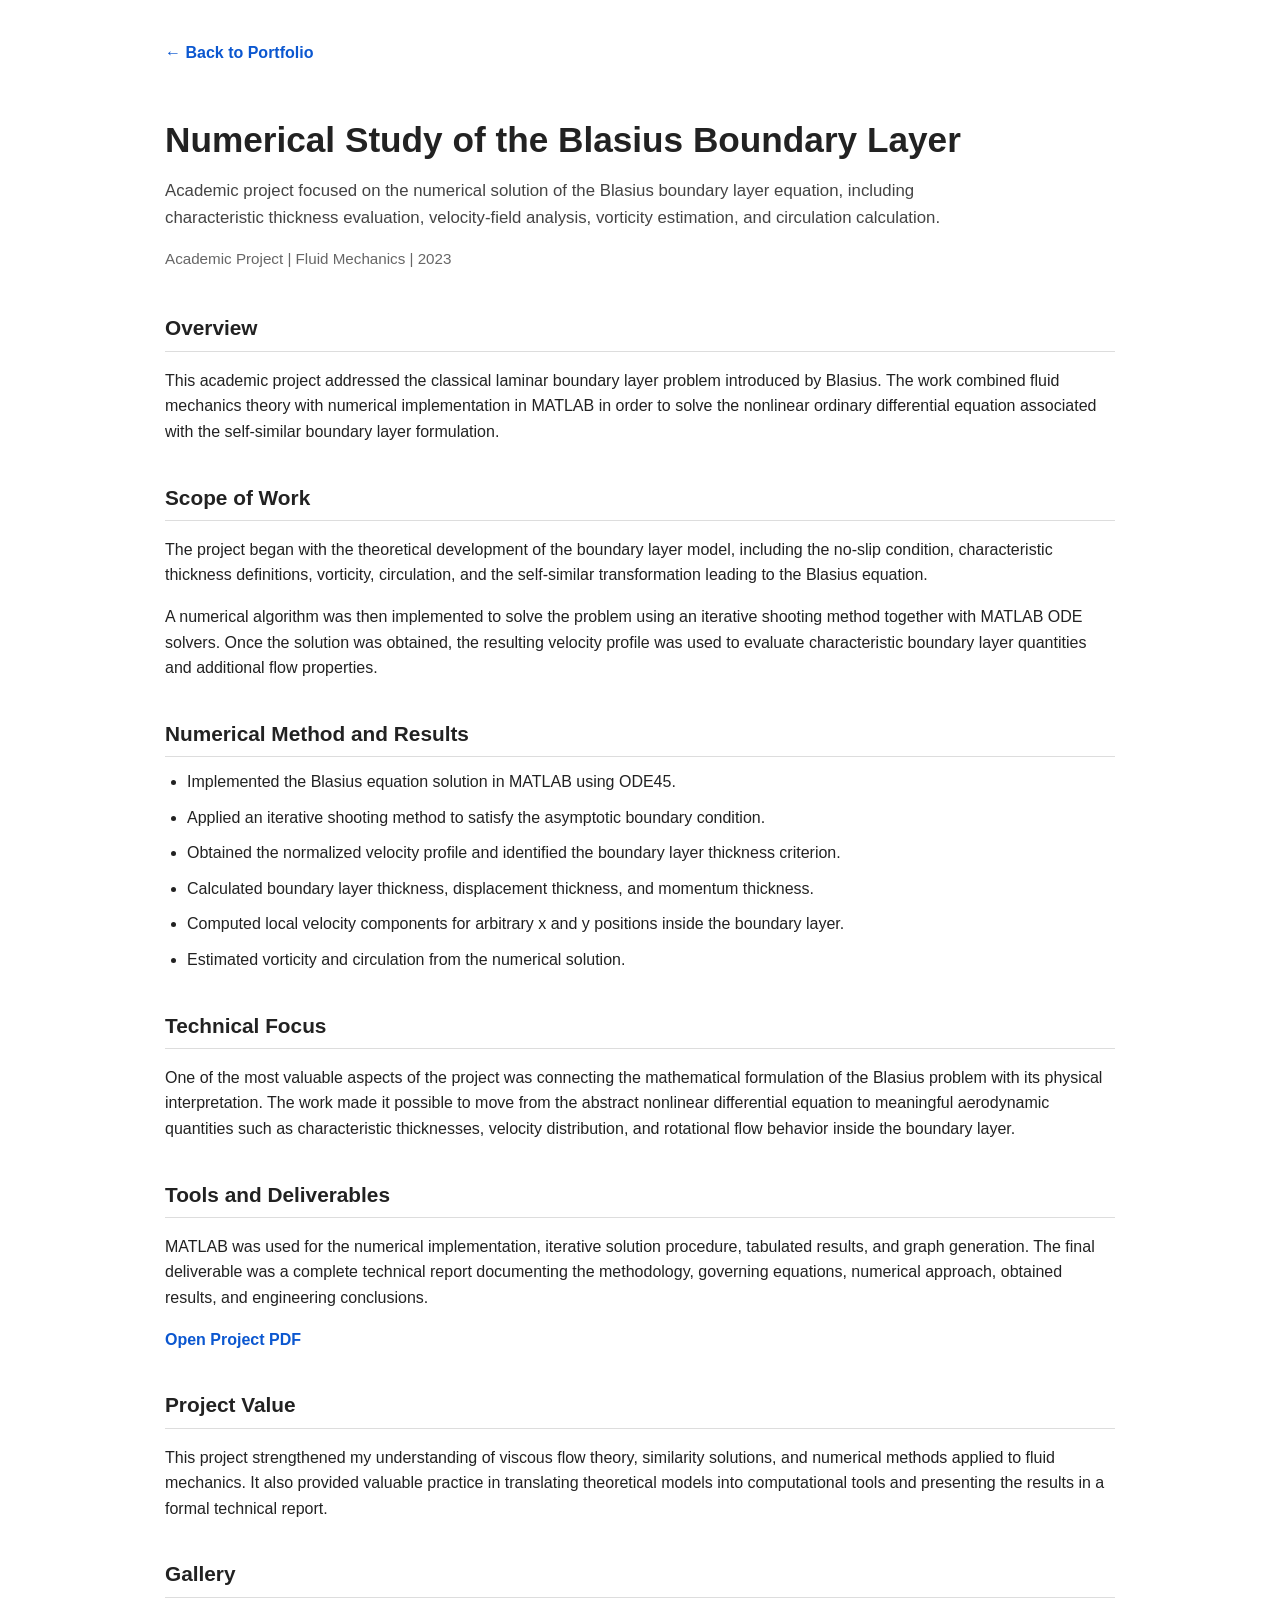
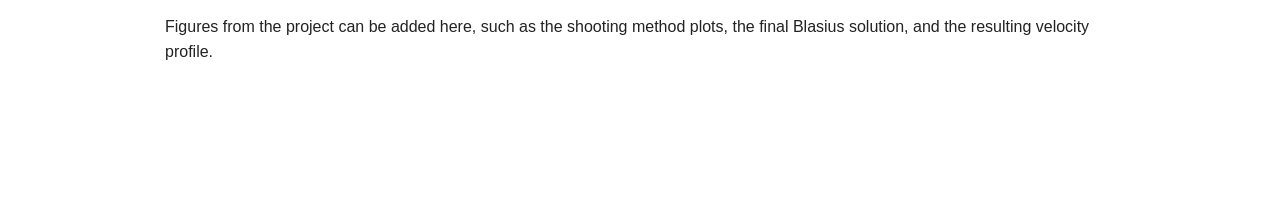
==== blasius.html @ 28f643f2 "Create blasius.html" ====
<!DOCTYPE html>
<html lang="en">
<head>
  <meta charset="UTF-8" />
  <meta name="viewport" content="width=device-width, initial-scale=1.0" />
  <title>Numerical Study of the Blasius Boundary Layer</title>

  <style>
    body {
      font-family: Arial, sans-serif;
      max-width: 950px;
      margin: 40px auto;
      padding: 0 20px;
      line-height: 1.6;
      color: #222;
      background: #fff;
    }

    .project-page {
      padding-bottom: 60px;
    }

    .back-link {
      display: inline-block;
      margin-bottom: 30px;
      color: #0b57d0;
      text-decoration: none;
      font-weight: 600;
    }

    .back-link:hover {
      text-decoration: underline;
    }

    .project-hero {
      margin-bottom: 40px;
    }

    .project-hero h1 {
      font-size: 2.2rem;
      margin-bottom: 12px;
      line-height: 1.2;
    }

    .project-subtitle {
      font-size: 1.05rem;
      color: #444;
      margin-bottom: 10px;
      max-width: 820px;
    }

    .project-meta {
      color: #666;
      font-size: 0.95rem;
    }

    .project-section {
      margin-bottom: 36px;
    }

    .project-section h2 {
      margin-bottom: 12px;
      padding-bottom: 6px;
      border-bottom: 1px solid #ddd;
      font-size: 1.3rem;
    }

    .project-section p {
      margin-bottom: 14px;
    }

    .project-section ul {
      padding-left: 22px;
      margin: 0;
    }

    .project-section li {
      margin-bottom: 10px;
    }

    .project-links-inline a {
      color: #0b57d0;
      text-decoration: none;
      font-weight: 600;
    }

    .project-links-inline a:hover {
      text-decoration: underline;
    }

    .project-gallery {
      display: grid;
      grid-template-columns: repeat(auto-fit, minmax(240px, 1fr));
      gap: 16px;
      margin-top: 20px;
    }

    .project-gallery img {
      width: 100%;
      border-radius: 10px;
      border: 1px solid #ddd;
      display: block;
    }
  </style>
</head>
<body>

  <main class="project-page">
    <a class="back-link" href="index.html">← Back to Portfolio</a>

    <header class="project-hero">
      <h1>Numerical Study of the Blasius Boundary Layer</h1>
      <p class="project-subtitle">
        Academic project focused on the numerical solution of the Blasius boundary
        layer equation, including characteristic thickness evaluation, velocity-field
        analysis, vorticity estimation, and circulation calculation.
      </p>
      <p class="project-meta">Academic Project | Fluid Mechanics | 2023</p>
    </header>

    <section class="project-section">
      <h2>Overview</h2>
      <p>
        This academic project addressed the classical laminar boundary layer problem
        introduced by Blasius. The work combined fluid mechanics theory with numerical
        implementation in MATLAB in order to solve the nonlinear ordinary differential
        equation associated with the self-similar boundary layer formulation.
      </p>
    </section>

    <section class="project-section">
      <h2>Scope of Work</h2>
      <p>
        The project began with the theoretical development of the boundary layer model,
        including the no-slip condition, characteristic thickness definitions, vorticity,
        circulation, and the self-similar transformation leading to the Blasius equation.
      </p>

      <p>
        A numerical algorithm was then implemented to solve the problem using an iterative
        shooting method together with MATLAB ODE solvers. Once the solution was obtained,
        the resulting velocity profile was used to evaluate characteristic boundary layer
        quantities and additional flow properties.
      </p>
    </section>

    <section class="project-section">
      <h2>Numerical Method and Results</h2>
      <ul>
        <li>Implemented the Blasius equation solution in MATLAB using ODE45.</li>
        <li>Applied an iterative shooting method to satisfy the asymptotic boundary condition.</li>
        <li>Obtained the normalized velocity profile and identified the boundary layer thickness criterion.</li>
        <li>Calculated boundary layer thickness, displacement thickness, and momentum thickness.</li>
        <li>Computed local velocity components for arbitrary x and y positions inside the boundary layer.</li>
        <li>Estimated vorticity and circulation from the numerical solution.</li>
      </ul>
    </section>

    <section class="project-section">
      <h2>Technical Focus</h2>
      <p>
        One of the most valuable aspects of the project was connecting the mathematical
        formulation of the Blasius problem with its physical interpretation. The work made
        it possible to move from the abstract nonlinear differential equation to meaningful
        aerodynamic quantities such as characteristic thicknesses, velocity distribution,
        and rotational flow behavior inside the boundary layer.
      </p>
    </section>

    <section class="project-section">
      <h2>Tools and Deliverables</h2>
      <p>
        MATLAB was used for the numerical implementation, iterative solution procedure,
        tabulated results, and graph generation. The final deliverable was a complete
        technical report documenting the methodology, governing equations, numerical
        approach, obtained results, and engineering conclusions.
      </p>

      <p class="project-links-inline">
        <a href="blasius-report.pdf" target="_blank">Open Project PDF</a>
      </p>
    </section>

    <section class="project-section">
      <h2>Project Value</h2>
      <p>
        This project strengthened my understanding of viscous flow theory, similarity
        solutions, and numerical methods applied to fluid mechanics. It also provided
        valuable practice in translating theoretical models into computational tools and
        presenting the results in a formal technical report.
      </p>
    </section>

    <section class="project-section">
      <h2>Gallery</h2>
      <p>
        Figures from the project can be added here, such as the shooting method plots,
        the final Blasius solution, and the resulting velocity profile.
      </p>

      <!-- Example image blocks -->
      <!--
      <div class="project-gallery">
        <img src="images/blasius_1.jpg" alt="Shooting method convergence plot" />
        <img src="images/blasius_2.jpg" alt="Blasius equation numerical solution" />
        <img src="images/blasius_3.jpg" alt="Boundary layer velocity profile" />
      </div>
      -->
    </section>
  </main>

</body>
</html>
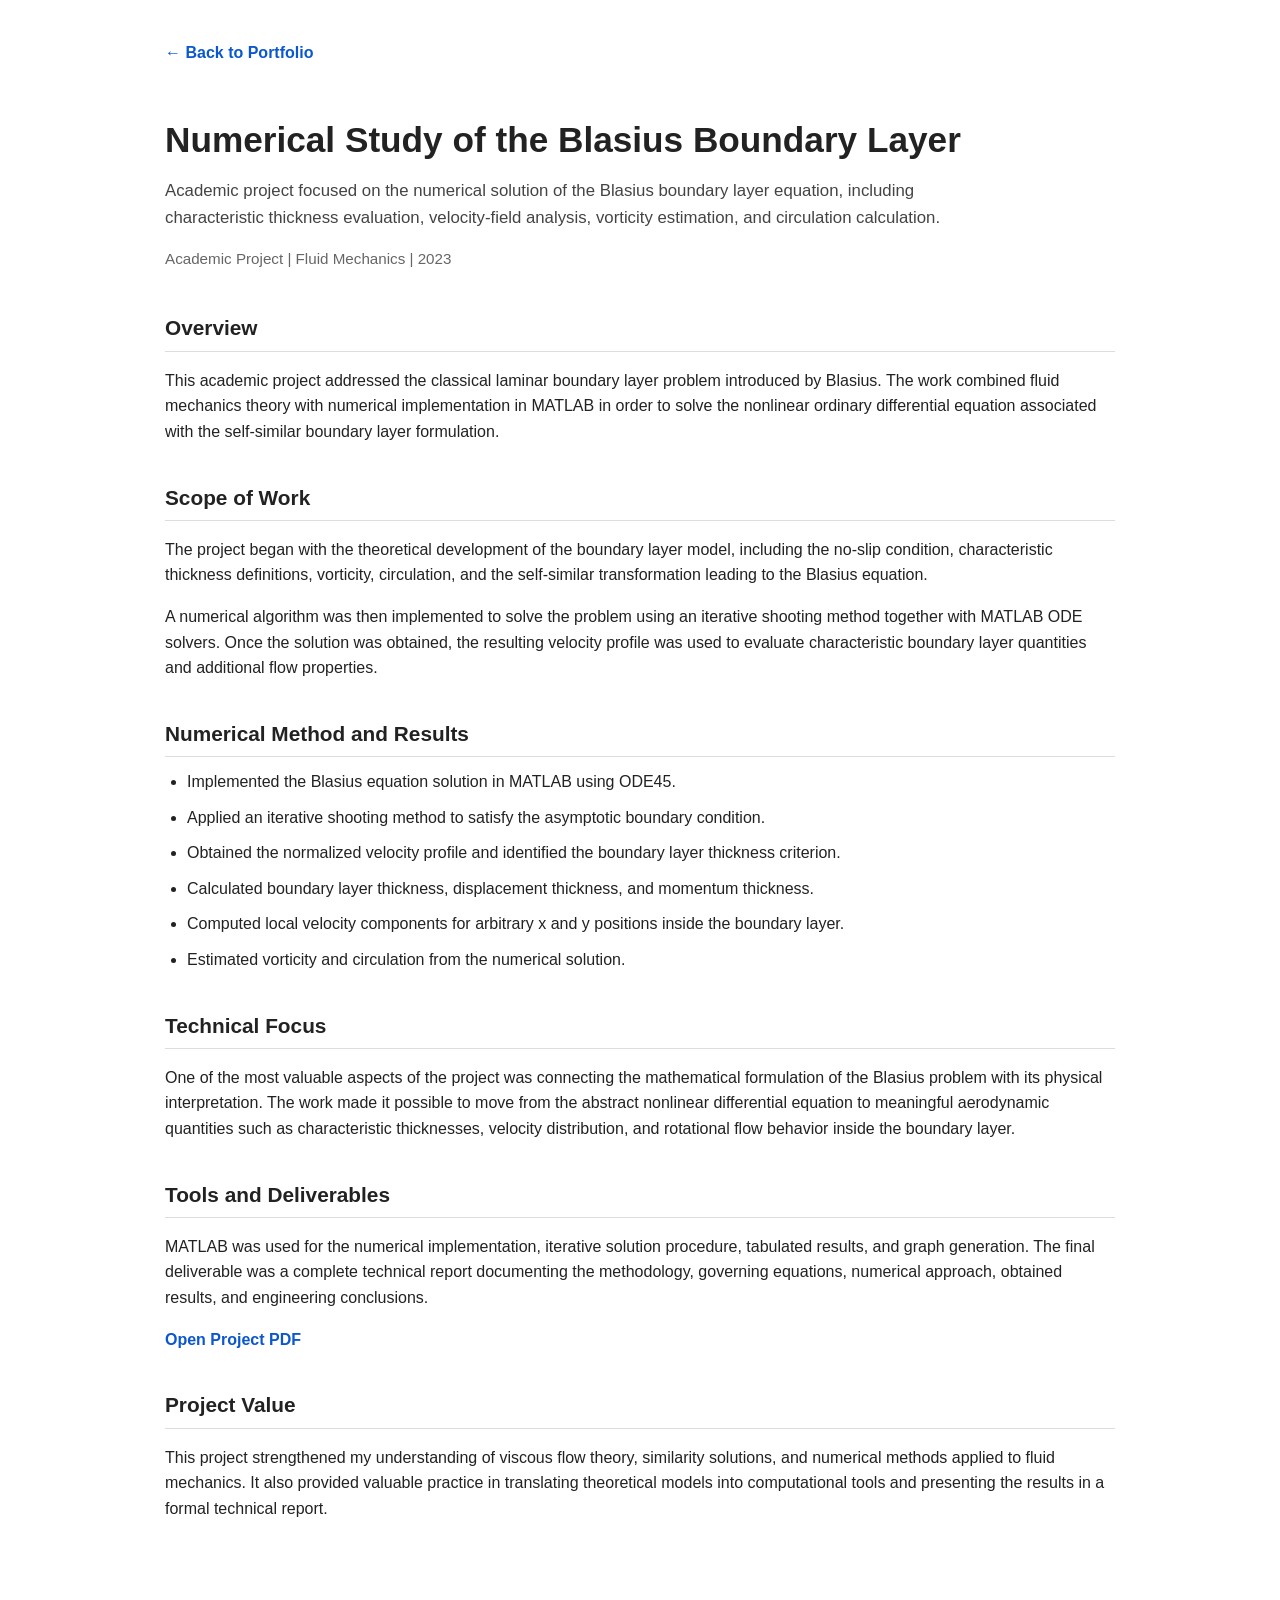
==== commit 5a8e85b8: "Update blasius.html" ====
--- a/blasius.html
+++ b/blasius.html
@@ -177,7 +177,7 @@
       </p>
 
       <p class="project-links-inline">
-        <a href="blasius-report.pdf" target="_blank">Open Project PDF</a>
+        <a href="Blasius_report.pdf" target="_blank">Open Project PDF</a>
       </p>
     </section>
 
@@ -191,22 +191,7 @@
       </p>
     </section>
 
-    <section class="project-section">
-      <h2>Gallery</h2>
-      <p>
-        Figures from the project can be added here, such as the shooting method plots,
-        the final Blasius solution, and the resulting velocity profile.
-      </p>
 
-      <!-- Example image blocks -->
-      <!--
-      <div class="project-gallery">
-        <img src="images/blasius_1.jpg" alt="Shooting method convergence plot" />
-        <img src="images/blasius_2.jpg" alt="Blasius equation numerical solution" />
-        <img src="images/blasius_3.jpg" alt="Boundary layer velocity profile" />
-      </div>
-      -->
-    </section>
   </main>
 
 </body>
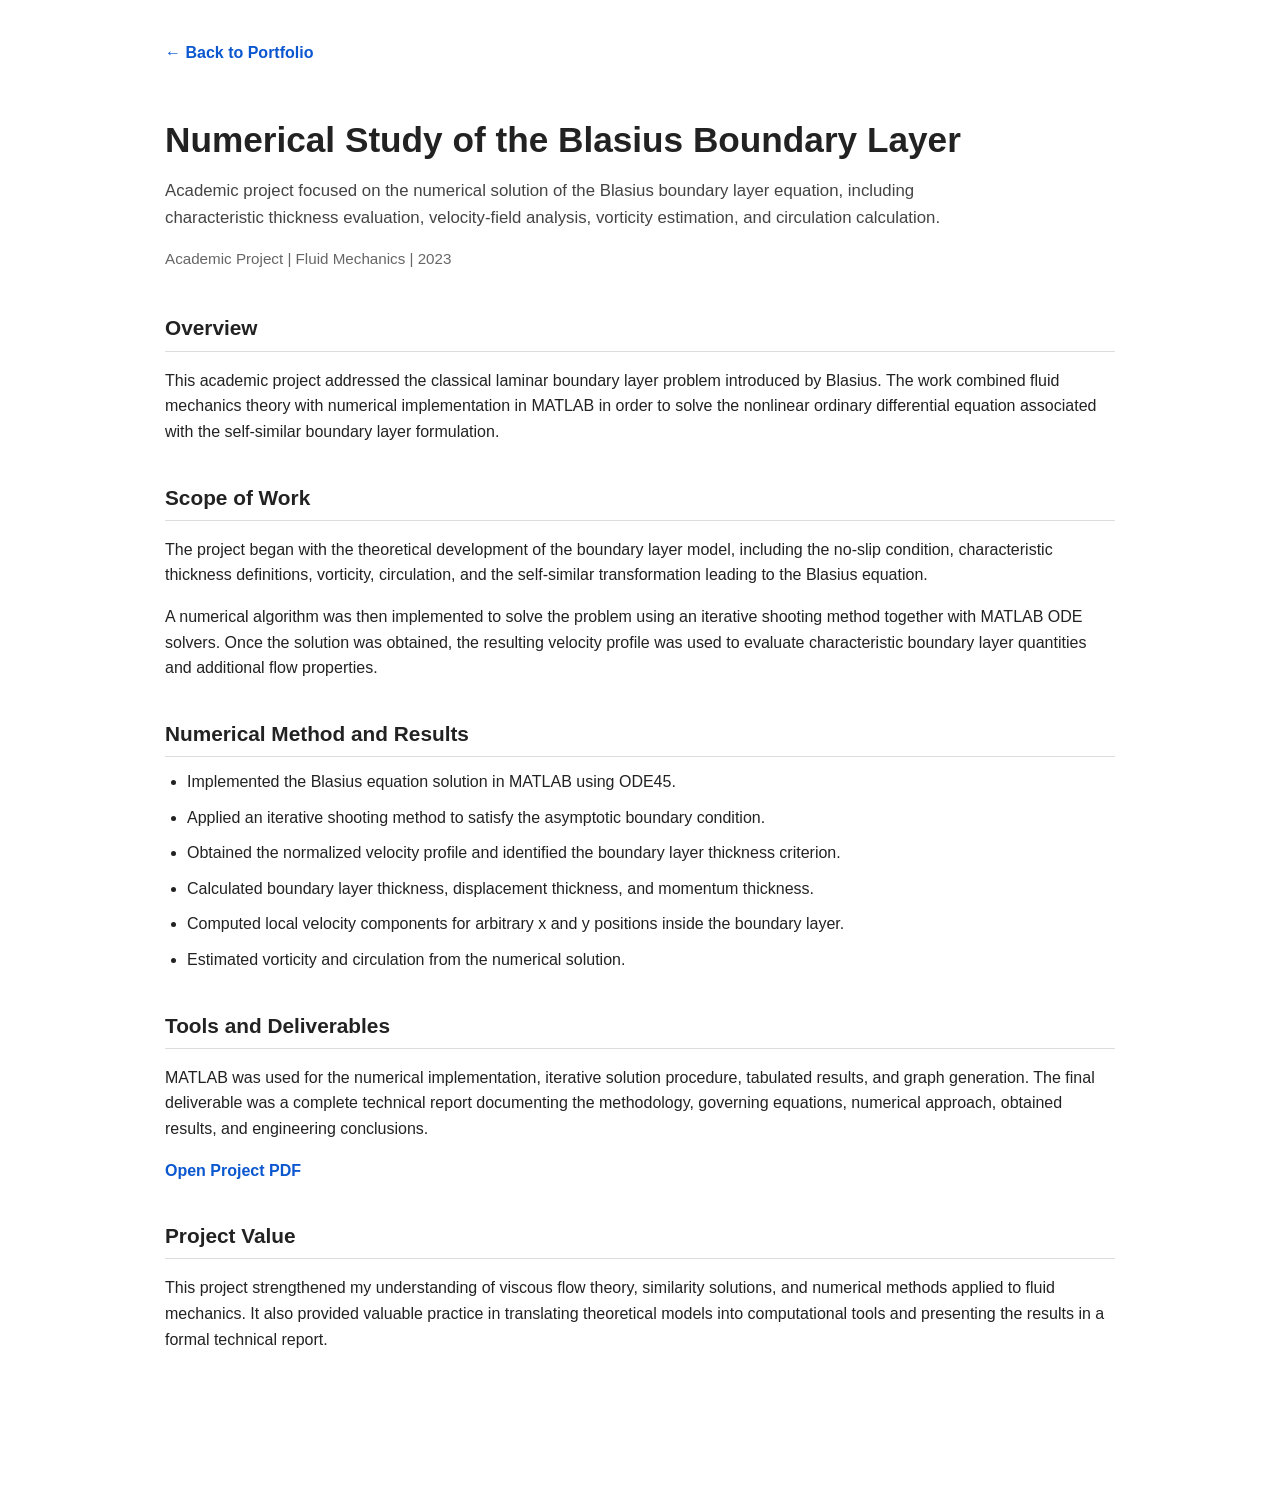
==== commit 2113a3f2: "Update blasius.html" ====
--- a/blasius.html
+++ b/blasius.html
@@ -4,7 +4,7 @@
   <meta charset="UTF-8" />
   <meta name="viewport" content="width=device-width, initial-scale=1.0" />
   <title>Numerical Study of the Blasius Boundary Layer</title>
-
+  
   <style>
     body {
       font-family: Arial, sans-serif;
@@ -156,16 +156,6 @@
       </ul>
     </section>
 
-    <section class="project-section">
-      <h2>Technical Focus</h2>
-      <p>
-        One of the most valuable aspects of the project was connecting the mathematical
-        formulation of the Blasius problem with its physical interpretation. The work made
-        it possible to move from the abstract nonlinear differential equation to meaningful
-        aerodynamic quantities such as characteristic thicknesses, velocity distribution,
-        and rotational flow behavior inside the boundary layer.
-      </p>
-    </section>
 
     <section class="project-section">
       <h2>Tools and Deliverables</h2>
@@ -177,7 +167,7 @@
       </p>
 
       <p class="project-links-inline">
-        <a href="Blasius_report.pdf" target="_blank">Open Project PDF</a>
+        <a href="docs/Blasius_report_2023.pdf" target="_blank">Open Project PDF</a>
       </p>
     </section>
 
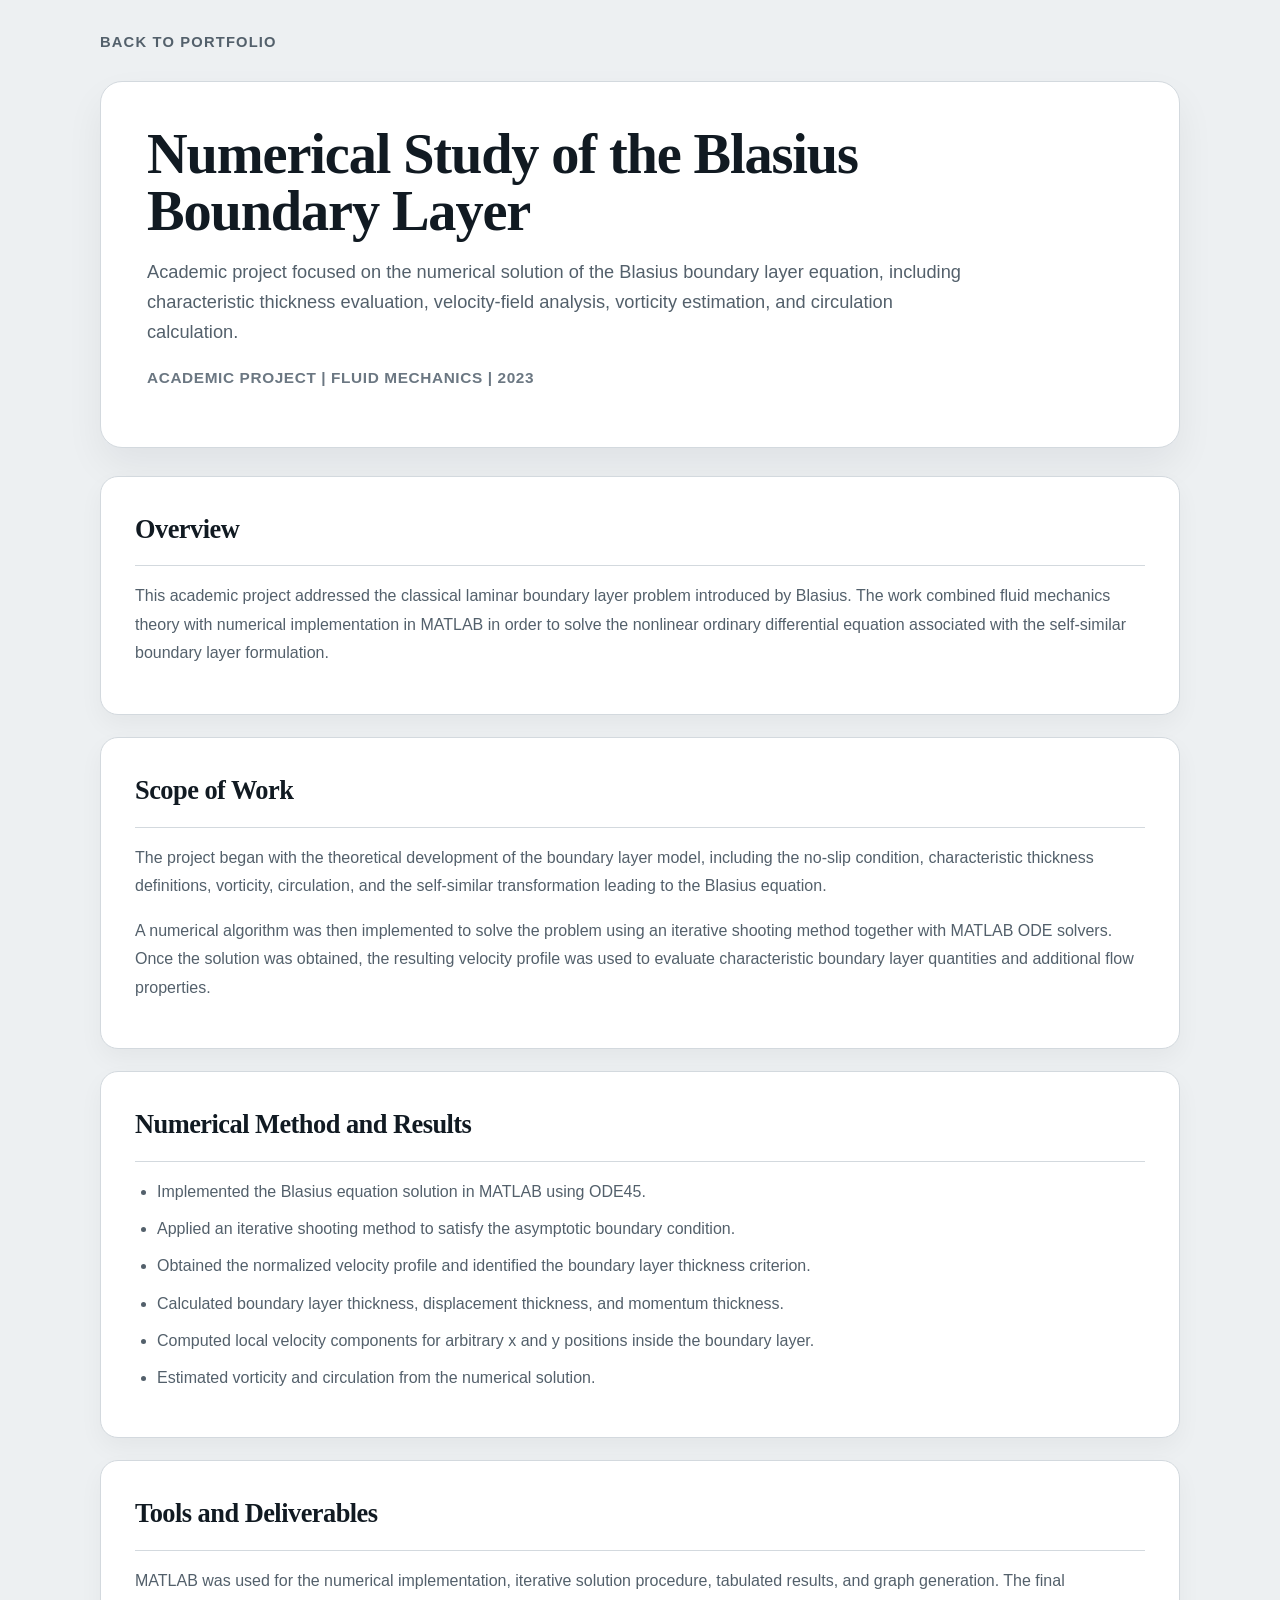
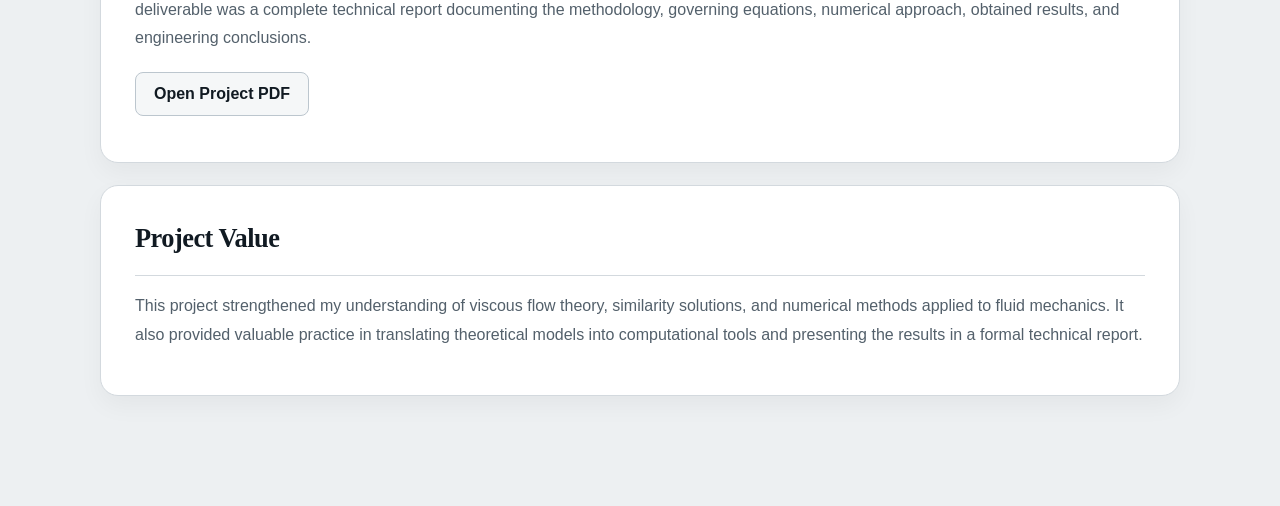
==== commit eecb16fa: "replace" ====
--- a/blasius.html
+++ b/blasius.html
@@ -4,109 +4,11 @@
   <meta charset="UTF-8" />
   <meta name="viewport" content="width=device-width, initial-scale=1.0" />
   <title>Numerical Study of the Blasius Boundary Layer</title>
-  
-  <style>
-    body {
-      font-family: Arial, sans-serif;
-      max-width: 950px;
-      margin: 40px auto;
-      padding: 0 20px;
-      line-height: 1.6;
-      color: #222;
-      background: #fff;
-    }
-
-    .project-page {
-      padding-bottom: 60px;
-    }
-
-    .back-link {
-      display: inline-block;
-      margin-bottom: 30px;
-      color: #0b57d0;
-      text-decoration: none;
-      font-weight: 600;
-    }
-
-    .back-link:hover {
-      text-decoration: underline;
-    }
-
-    .project-hero {
-      margin-bottom: 40px;
-    }
-
-    .project-hero h1 {
-      font-size: 2.2rem;
-      margin-bottom: 12px;
-      line-height: 1.2;
-    }
-
-    .project-subtitle {
-      font-size: 1.05rem;
-      color: #444;
-      margin-bottom: 10px;
-      max-width: 820px;
-    }
-
-    .project-meta {
-      color: #666;
-      font-size: 0.95rem;
-    }
-
-    .project-section {
-      margin-bottom: 36px;
-    }
-
-    .project-section h2 {
-      margin-bottom: 12px;
-      padding-bottom: 6px;
-      border-bottom: 1px solid #ddd;
-      font-size: 1.3rem;
-    }
-
-    .project-section p {
-      margin-bottom: 14px;
-    }
-
-    .project-section ul {
-      padding-left: 22px;
-      margin: 0;
-    }
-
-    .project-section li {
-      margin-bottom: 10px;
-    }
-
-    .project-links-inline a {
-      color: #0b57d0;
-      text-decoration: none;
-      font-weight: 600;
-    }
-
-    .project-links-inline a:hover {
-      text-decoration: underline;
-    }
-
-    .project-gallery {
-      display: grid;
-      grid-template-columns: repeat(auto-fit, minmax(240px, 1fr));
-      gap: 16px;
-      margin-top: 20px;
-    }
-
-    .project-gallery img {
-      width: 100%;
-      border-radius: 10px;
-      border: 1px solid #ddd;
-      display: block;
-    }
-  </style>
+  <link rel="stylesheet" href="style.css" />
 </head>
-<body>
-
+<body class="project-detail-page">
   <main class="project-page">
-    <a class="back-link" href="index.html">← Back to Portfolio</a>
+    <a class="back-link" href="index.html">Back to Portfolio</a>
 
     <header class="project-hero">
       <h1>Numerical Study of the Blasius Boundary Layer</h1>
@@ -156,7 +58,6 @@
       </ul>
     </section>
 
-
     <section class="project-section">
       <h2>Tools and Deliverables</h2>
       <p>
@@ -180,9 +81,6 @@
         presenting the results in a formal technical report.
       </p>
     </section>
-
-
   </main>
-
 </body>
 </html>
--- a/style.css
+++ b/style.css
@@ -0,0 +1,879 @@
+:root {
+  --page-bg: #edf0f2;
+  --surface: #ffffff;
+  --surface-muted: #f7f8f9;
+  --border: #d3d9de;
+  --border-strong: #bcc6ce;
+  --text: #18212a;
+  --text-muted: #53606b;
+  --text-soft: #6b7782;
+  --accent: #23384a;
+  --accent-soft: #e6ebef;
+  --shadow-soft: 0 12px 30px rgba(16, 24, 32, 0.05);
+}
+
+*,
+*::before,
+*::after {
+  box-sizing: border-box;
+}
+
+html {
+  scroll-behavior: smooth;
+}
+
+body {
+  margin: 0;
+  background: var(--page-bg);
+  color: var(--text);
+  font-family: "Aptos", "Segoe UI", "Helvetica Neue", Arial, sans-serif;
+  line-height: 1.7;
+}
+
+img {
+  max-width: 100%;
+}
+
+a {
+  color: inherit;
+  font: inherit;
+  text-decoration-line: underline;
+  text-decoration-thickness: 1px;
+  text-underline-offset: 0.18em;
+  text-decoration-color: rgba(24, 33, 42, 0.34);
+}
+
+a:hover {
+  text-decoration-color: currentColor;
+}
+
+h1,
+h2,
+h3 {
+  margin-top: 0;
+  margin-bottom: 0;
+  color: #111a22;
+  font-family: "Palatino Linotype", "Book Antiqua", Georgia, serif;
+  font-weight: 600;
+  letter-spacing: -0.02em;
+}
+
+p,
+ul,
+dl {
+  margin-top: 0;
+}
+
+.home-page .site-shell {
+  width: min(1120px, calc(100% - 48px));
+  margin: 0 auto;
+  padding: 28px 0 72px;
+}
+
+.home-page .top-nav {
+  display: flex;
+  justify-content: space-between;
+  align-items: center;
+  gap: 24px;
+  padding: 8px 0 22px;
+  margin-bottom: 18px;
+  border-bottom: 1px solid var(--border);
+}
+
+.home-page .nav-brand {
+  color: #111a22;
+  font-size: 0.98rem;
+  font-weight: 700;
+  letter-spacing: 0.12em;
+  text-transform: uppercase;
+  text-decoration: none;
+}
+
+.home-page .nav-links {
+  display: flex;
+  flex-wrap: wrap;
+  gap: 14px 22px;
+}
+
+.home-page .nav-links a {
+  color: var(--text-muted);
+  font-size: 0.94rem;
+  font-weight: 600;
+  text-decoration: none;
+}
+
+.home-page .nav-links a:hover {
+  text-decoration: underline;
+}
+
+.home-page .hero {
+  display: grid;
+  grid-template-columns: 170px minmax(0, 1.5fr) minmax(260px, 0.8fr);
+  gap: 40px;
+  padding: 38px 0 54px;
+  border-bottom: 1px solid var(--border);
+}
+
+.home-page .hero-photo {
+  align-self: start;
+}
+
+.home-page .hero-photo img {
+  display: block;
+  width: 170px;
+  aspect-ratio: 4 / 5;
+  object-fit: cover;
+  border-radius: 20px;
+  border: 1px solid #cfd6dc;
+  box-shadow: 0 16px 30px rgba(16, 24, 32, 0.08);
+  background: #ffffff;
+}
+
+.home-page .hero-label,
+.home-page .section-label {
+  margin-bottom: 10px;
+  color: var(--text-soft);
+  font-size: 0.78rem;
+  font-weight: 700;
+  letter-spacing: 0.18em;
+  text-transform: uppercase;
+}
+
+.home-page h1 {
+  font-size: clamp(3rem, 5.8vw, 4.9rem);
+  line-height: 0.98;
+}
+
+.home-page .hero-role {
+  max-width: 760px;
+  margin-top: 16px;
+  margin-bottom: 22px;
+  color: var(--text-muted);
+  font-size: 1rem;
+  font-weight: 600;
+  letter-spacing: 0.04em;
+  text-transform: uppercase;
+}
+
+.home-page .home-intro {
+  max-width: 700px;
+}
+
+.home-page .home-intro p,
+.home-page .content-block p,
+.home-page .experience-summary,
+.home-page .project-summary {
+  color: var(--text-muted);
+  font-size: 1.03rem;
+}
+
+.home-page .hero-actions {
+  display: flex;
+  flex-wrap: wrap;
+  gap: 12px;
+  margin-top: 28px;
+}
+
+.home-page .hero-actions a,
+.home-page .project-links a {
+  display: inline-flex;
+  align-items: center;
+  justify-content: center;
+  min-height: 46px;
+  padding: 11px 18px;
+  border: 1px solid var(--border-strong);
+  border-radius: 8px;
+  background: transparent;
+  color: #111a22;
+  font-size: 0.94rem;
+  font-weight: 700;
+  text-decoration: none;
+  transition: background-color 0.2s ease, border-color 0.2s ease;
+}
+
+.home-page .hero-actions a:hover,
+.home-page .project-links a:hover {
+  background: var(--accent-soft);
+  border-color: #98a7b3;
+  text-decoration: none;
+}
+
+.home-page .hero-actions .button-primary {
+  background: var(--accent);
+  border-color: var(--accent);
+  color: #f8fafc;
+}
+
+.home-page .hero-actions .button-primary:hover {
+  background: #1d3040;
+}
+
+.home-page .hero-side {
+  padding-left: 28px;
+  border-left: 1px solid var(--border);
+}
+
+.home-page .contact-block h2,
+.home-page .section-heading h2 {
+  font-size: 1.9rem;
+}
+
+.home-page .contact-list {
+  margin-bottom: 0;
+}
+
+.home-page .contact-list div + div {
+  margin-top: 18px;
+  padding-top: 18px;
+  border-top: 1px solid var(--border);
+}
+
+.home-page .contact-list dt {
+  margin-bottom: 4px;
+  color: var(--text-soft);
+  font-size: 0.82rem;
+  font-weight: 700;
+  letter-spacing: 0.12em;
+  text-transform: uppercase;
+}
+
+.home-page .contact-list dd {
+  margin: 0;
+  color: var(--text-muted);
+}
+
+.home-page .contact-list a,
+.home-page .compact-list a,
+.home-page .resource-list a,
+.home-page .reference-list a,
+.home-page .experience-company a {
+  color: inherit;
+  font-family: inherit;
+  font-size: inherit;
+  font-weight: inherit;
+  letter-spacing: inherit;
+  text-decoration-thickness: 1px;
+  text-decoration-color: rgba(24, 33, 42, 0.34);
+}
+
+.home-page .home-content {
+  display: grid;
+  gap: 72px;
+  padding-top: 54px;
+}
+
+.home-page .intro-layout {
+  display: grid;
+  grid-template-columns: minmax(0, 1.2fr) minmax(320px, 0.9fr);
+  gap: 52px;
+  align-items: start;
+}
+
+.home-page .intro-column {
+  display: grid;
+  gap: 36px;
+  align-content: start;
+}
+
+.home-page .content-block,
+.home-page .sidebar-block {
+  padding-top: 18px;
+  border-top: 2px solid #aab5bf;
+}
+
+.home-page .section-heading {
+  margin-bottom: 18px;
+}
+
+.home-page .section-subtitle {
+  max-width: 760px;
+  margin-top: 10px;
+  margin-bottom: 0;
+  color: var(--text-soft);
+  font-size: 0.98rem;
+}
+
+.home-page .about-block {
+  max-width: 720px;
+}
+
+.home-page .credential-item + .credential-item {
+  margin-top: 28px;
+  padding-top: 28px;
+  border-top: 1px solid var(--border);
+}
+
+.home-page .credential-item h3,
+.home-page .experience-card h3,
+.home-page .project-card h3,
+.home-page .skills-card h3,
+.home-page .reference-block h3 {
+  font-size: 1.24rem;
+}
+
+.home-page .credential-institution,
+.home-page .experience-company {
+  margin: 8px 0 4px;
+  color: #24323e;
+  font-weight: 700;
+}
+
+.home-page .credential-meta,
+.home-page .project-context,
+.home-page .experience-meta {
+  color: var(--text-soft);
+  font-size: 0.93rem;
+  font-weight: 600;
+}
+
+.home-page .compact-list,
+.home-page .experience-highlights,
+.home-page .project-highlights,
+.home-page .resource-list,
+.home-page .reference-list {
+  margin-bottom: 0;
+  padding-left: 20px;
+  color: var(--text-muted);
+}
+
+.home-page .compact-list li,
+.home-page .experience-highlights li,
+.home-page .project-highlights li,
+.home-page .resource-list li,
+.home-page .reference-list li {
+  margin-bottom: 10px;
+}
+
+.home-page .content-section {
+  display: grid;
+  gap: 24px;
+}
+
+.home-page .experience-list {
+  display: grid;
+  gap: 22px;
+}
+
+.home-page .experience-card,
+.home-page .project-card,
+.home-page .skills-card,
+.home-page .reference-block {
+  background: var(--surface);
+  border: 1px solid var(--border);
+  box-shadow: var(--shadow-soft);
+}
+
+.home-page .experience-card {
+  padding: 28px 30px;
+  border-radius: 12px;
+}
+
+.home-page .experience-header {
+  display: flex;
+  justify-content: space-between;
+  align-items: flex-start;
+  gap: 24px;
+  margin-bottom: 18px;
+}
+
+.home-page .experience-meta {
+  display: grid;
+  gap: 5px;
+  min-width: 200px;
+  text-align: right;
+}
+
+.home-page .experience-tags,
+.home-page .tags {
+  display: flex;
+  flex-wrap: wrap;
+  gap: 10px;
+}
+
+.home-page .projects-grid {
+  display: grid;
+  grid-template-columns: repeat(2, minmax(0, 1fr));
+  gap: 22px;
+}
+
+.home-page .project-card {
+  display: flex;
+  flex-direction: column;
+  height: 100%;
+  padding: 28px 28px 24px;
+  border-radius: 12px;
+}
+
+.home-page .project-top {
+  margin-bottom: 16px;
+  padding-bottom: 16px;
+  border-bottom: 1px solid var(--border);
+}
+
+.home-page .project-context {
+  margin-top: 8px;
+  margin-bottom: 0;
+}
+
+.home-page .project-links {
+  margin-top: auto;
+  padding-top: 10px;
+}
+
+.home-page .skills-grid {
+  display: grid;
+  grid-template-columns: repeat(3, minmax(0, 1fr));
+  gap: 20px;
+}
+
+.home-page .skills-card {
+  padding: 24px;
+  border-radius: 12px;
+}
+
+.home-page .skills-card h3 {
+  margin-bottom: 16px;
+}
+
+.home-page .tag {
+  display: inline-flex;
+  align-items: center;
+  min-height: 34px;
+  padding: 6px 11px;
+  border: 1px solid var(--border);
+  border-radius: 999px;
+  background: var(--surface-muted);
+  color: #273541;
+  font-size: 0.88rem;
+  font-weight: 600;
+}
+
+.home-page .reference-block {
+  padding: 22px 24px;
+  border-radius: 12px;
+}
+
+.home-page .references-section {
+  max-width: 920px;
+}
+
+.home-page .reference-block + .reference-block {
+  margin-top: 18px;
+}
+
+.home-page .site-footer {
+  margin-top: 84px;
+  position: relative;
+  left: 50%;
+  width: 100vw;
+  margin-left: -50vw;
+  background: #151a1f;
+  border-top: 1px solid #0f1317;
+  color: #d8e0e6;
+}
+
+.home-page .footer-inner {
+  width: min(1040px, calc(100% - 48px));
+  margin: 0 auto;
+  display: grid;
+  justify-items: center;
+  gap: 16px;
+  padding: 60px 0 44px;
+  text-align: center;
+}
+
+.home-page .footer-name {
+  margin-bottom: 0;
+  color: #ffffff;
+  font-family: "Palatino Linotype", "Book Antiqua", Georgia, serif;
+  font-size: 2rem;
+  font-weight: 600;
+}
+
+.home-page .footer-role {
+  margin-bottom: 8px;
+  color: #aebbc5;
+  font-size: 1.02rem;
+}
+
+.home-page .footer-links {
+  display: flex;
+  flex-wrap: wrap;
+  justify-content: center;
+  gap: 10px 26px;
+}
+
+.home-page .footer-links a {
+  color: #dbe3e8;
+  text-decoration-color: rgba(219, 227, 232, 0.34);
+  font-size: 0.94rem;
+  font-weight: 500;
+}
+
+.home-page .footer-cta {
+  margin-top: 12px;
+}
+
+.home-page .footer-cta a {
+  display: inline-flex;
+  align-items: center;
+  justify-content: center;
+  min-height: 50px;
+  padding: 0 28px;
+  border-radius: 999px;
+  background: #f2f4f6;
+  color: #11181f;
+  font-size: 1rem;
+  font-weight: 700;
+  text-decoration: none;
+}
+
+.home-page .footer-cta a:hover {
+  background: #ffffff;
+}
+
+.home-page .footer-divider {
+  width: 100%;
+  height: 1px;
+  margin-top: 18px;
+  background: rgba(216, 224, 230, 0.24);
+}
+
+.home-page .footer-note {
+  margin-bottom: 0;
+  color: #98a7b3;
+  font-size: 0.94rem;
+}
+
+.project-detail-page {
+  margin: 0;
+  background: var(--page-bg);
+  color: var(--text);
+  font-family: "Aptos", "Segoe UI", "Helvetica Neue", Arial, sans-serif;
+}
+
+.project-detail-page .project-page {
+  width: min(1080px, calc(100% - 48px));
+  margin: 0 auto;
+  padding: 28px 0 88px;
+}
+
+.project-detail-page .back-link {
+  display: inline-block;
+  margin-bottom: 26px;
+  color: var(--text-muted);
+  font-size: 0.92rem;
+  font-weight: 700;
+  letter-spacing: 0.08em;
+  text-decoration: none;
+  text-transform: uppercase;
+}
+
+.project-detail-page .back-link:hover {
+  text-decoration: underline;
+}
+
+.project-detail-page .project-hero {
+  margin-bottom: 28px;
+  padding: 44px 46px 40px;
+  border: 1px solid var(--border);
+  border-radius: 22px;
+  background:
+    linear-gradient(180deg, rgba(255, 255, 255, 0.85), rgba(255, 255, 255, 0.97)),
+    var(--surface);
+  box-shadow: 0 18px 38px rgba(16, 24, 32, 0.06);
+}
+
+.project-detail-page .project-hero h1 {
+  margin-bottom: 16px;
+  max-width: 920px;
+  font-size: clamp(2.5rem, 4.4vw, 4rem);
+  line-height: 1.02;
+}
+
+.project-detail-page .project-subtitle {
+  max-width: 820px;
+  margin-bottom: 18px;
+  color: var(--text-muted);
+  font-size: 1.14rem;
+  line-height: 1.65;
+}
+
+.project-detail-page .project-meta {
+  color: var(--text-soft);
+  font-size: 0.96rem;
+  font-weight: 700;
+  letter-spacing: 0.04em;
+  text-transform: uppercase;
+}
+
+.project-detail-page .project-section {
+  margin-bottom: 22px;
+  padding: 30px 34px;
+  border: 1px solid var(--border);
+  border-radius: 18px;
+  background: var(--surface);
+  box-shadow: 0 10px 24px rgba(16, 24, 32, 0.045);
+}
+
+.project-detail-page .project-section h2 {
+  margin-bottom: 16px;
+  padding-bottom: 14px;
+  border-bottom: 1px solid var(--border);
+  font-size: 1.65rem;
+}
+
+.project-detail-page .project-section p,
+.project-detail-page .project-section li,
+.project-detail-page .project-gallery figcaption,
+.project-detail-page .video-placeholder {
+  color: var(--text-muted);
+}
+
+.project-detail-page .project-section p {
+  line-height: 1.78;
+}
+
+.project-detail-page .project-section ul {
+  padding-left: 22px;
+}
+
+.project-detail-page .project-section li {
+  margin-bottom: 10px;
+}
+
+.project-detail-page .project-tags {
+  display: flex;
+  flex-wrap: wrap;
+  gap: 10px;
+}
+
+.project-detail-page .tag {
+  background: var(--accent-soft);
+  border-color: #cad4db;
+  color: #273c4d;
+}
+
+.project-detail-page .future-section {
+  border-left: 4px solid var(--accent);
+}
+
+.project-detail-page .project-gallery {
+  display: grid;
+  grid-template-columns: repeat(2, minmax(0, 1fr));
+  gap: 18px;
+  margin-top: 10px;
+}
+
+.project-detail-page .showcase-grid {
+  display: grid;
+  grid-template-columns: repeat(2, minmax(0, 1fr));
+  gap: 20px;
+  margin-top: 20px;
+}
+
+.project-detail-page .showcase-list {
+  display: grid;
+  gap: 20px;
+  margin-top: 20px;
+}
+
+.project-detail-page .showcase-grid.wide {
+  grid-template-columns: 1fr;
+}
+
+.project-detail-page .project-gallery figure {
+  margin: 0;
+  border: 1px solid var(--border);
+  border-radius: 14px;
+  overflow: hidden;
+  background: var(--surface-muted);
+}
+
+.project-detail-page .showcase-card {
+  margin: 0;
+  border: 1px solid var(--border);
+  border-radius: 16px;
+  overflow: hidden;
+  background: #f7f8f9;
+  box-shadow: 0 10px 24px rgba(16, 24, 32, 0.04);
+}
+
+.project-detail-page .project-gallery img {
+  display: block;
+  width: 100%;
+}
+
+.project-detail-page .showcase-card img {
+  display: block;
+  width: 100%;
+  background: #ffffff;
+}
+
+.project-detail-page .project-gallery figcaption {
+  padding: 12px 14px;
+  font-size: 0.94rem;
+}
+
+.project-detail-page .showcase-card figcaption {
+  padding: 15px 16px 16px;
+  color: var(--text-muted);
+  font-size: 0.96rem;
+  line-height: 1.7;
+}
+
+.project-detail-page .showcase-card strong {
+  display: block;
+  margin-bottom: 6px;
+  color: #111a22;
+}
+
+.project-detail-page .video-placeholder {
+  padding: 30px;
+  border: 2px dashed var(--border-strong);
+  border-radius: 14px;
+  background: var(--surface-muted);
+  text-align: center;
+}
+
+.project-detail-page .project-links-inline {
+  margin-top: 20px;
+}
+
+.project-detail-page .project-links-inline a {
+  display: inline-flex;
+  align-items: center;
+  justify-content: center;
+  min-height: 44px;
+  padding: 0 18px;
+  border: 1px solid var(--border-strong);
+  border-radius: 8px;
+  background: #f5f7f8;
+  color: #111a22;
+  font-weight: 700;
+  text-decoration: none;
+}
+
+.project-detail-page .project-links-inline a:hover {
+  background: var(--accent-soft);
+}
+
+.project-detail-page .future-section,
+.project-detail-page .context-note {
+  border-left: 4px solid #7f93a3;
+}
+
+@media (max-width: 980px) {
+  .home-page .hero,
+  .home-page .intro-layout {
+    grid-template-columns: 1fr;
+    gap: 36px;
+  }
+
+  .home-page .hero-photo {
+    max-width: 190px;
+  }
+
+  .home-page .hero-side {
+    padding-left: 0;
+    border-left: 0;
+    border-top: 1px solid var(--border);
+    padding-top: 28px;
+  }
+
+  .home-page .projects-grid,
+  .home-page .skills-grid {
+    grid-template-columns: 1fr;
+  }
+
+  .home-page .footer-inner {
+    width: min(100% - 28px, 1040px);
+  }
+
+  .home-page .footer-links {
+    justify-content: center;
+  }
+}
+
+@media (max-width: 768px) {
+  .home-page .site-shell {
+    width: min(100% - 28px, 1120px);
+    padding-top: 20px;
+    padding-bottom: 56px;
+  }
+
+  .home-page .top-nav {
+    flex-direction: column;
+    align-items: flex-start;
+    padding-bottom: 18px;
+  }
+
+  .home-page .nav-links {
+    gap: 10px 16px;
+  }
+
+  .home-page .hero {
+    padding-top: 22px;
+    padding-bottom: 40px;
+  }
+
+  .home-page .hero-photo img {
+    width: 150px;
+  }
+
+  .home-page h1 {
+    font-size: clamp(2.4rem, 12vw, 3.6rem);
+  }
+
+  .home-page .hero-role {
+    font-size: 0.92rem;
+    letter-spacing: 0.03em;
+  }
+
+  .home-page .hero-actions {
+    flex-direction: column;
+    align-items: stretch;
+  }
+
+  .home-page .hero-actions a,
+  .home-page .project-links a {
+    width: 100%;
+  }
+
+  .home-page .home-content {
+    gap: 56px;
+    padding-top: 40px;
+  }
+
+  .home-page .experience-card,
+  .home-page .project-card,
+  .home-page .skills-card,
+  .home-page .reference-block {
+    padding: 22px;
+  }
+
+  .home-page .experience-header {
+    flex-direction: column;
+    gap: 14px;
+  }
+
+  .home-page .experience-meta {
+    min-width: 0;
+    text-align: left;
+  }
+
+  .project-detail-page .project-page {
+    width: min(100% - 28px, 1080px);
+    padding: 18px 0 56px;
+  }
+
+  .project-detail-page .project-hero,
+  .project-detail-page .project-section {
+    padding: 24px 22px;
+  }
+
+  .project-detail-page .project-gallery,
+  .project-detail-page .showcase-grid {
+    grid-template-columns: 1fr;
+  }
+}
